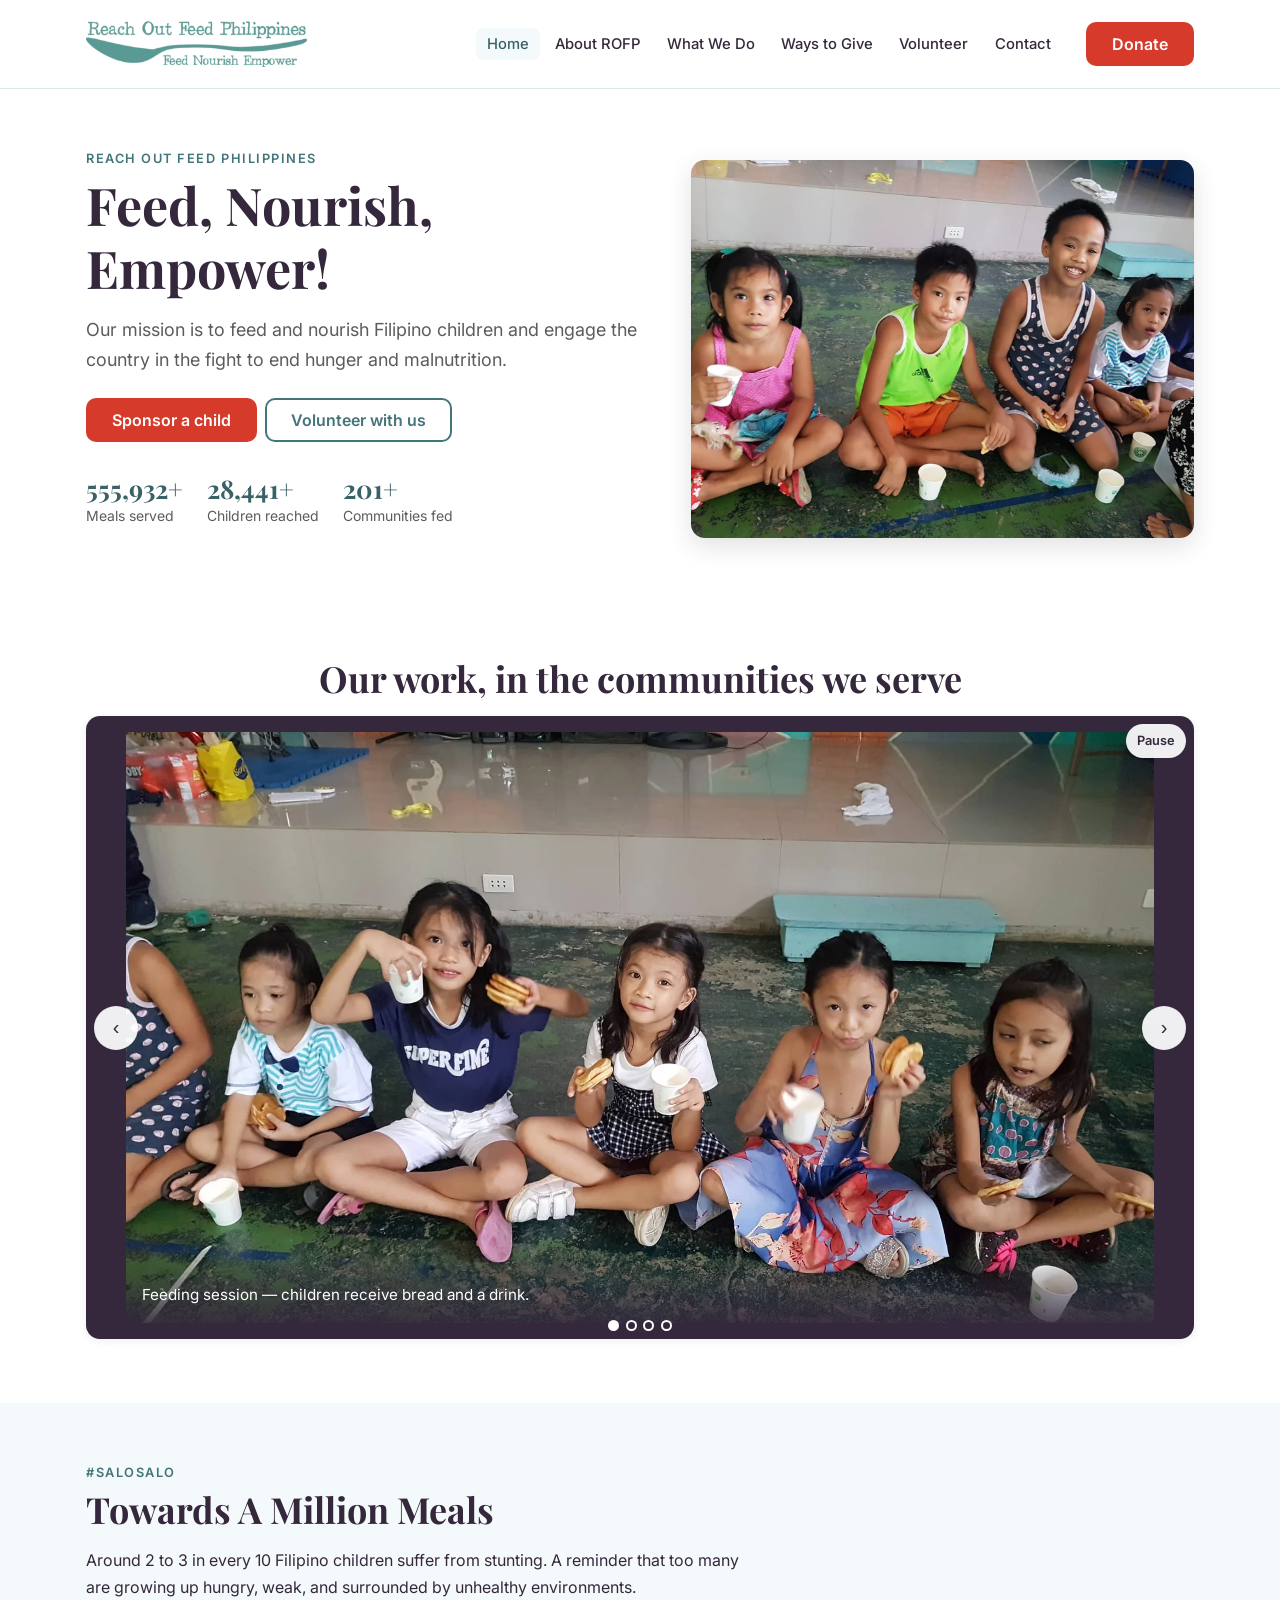
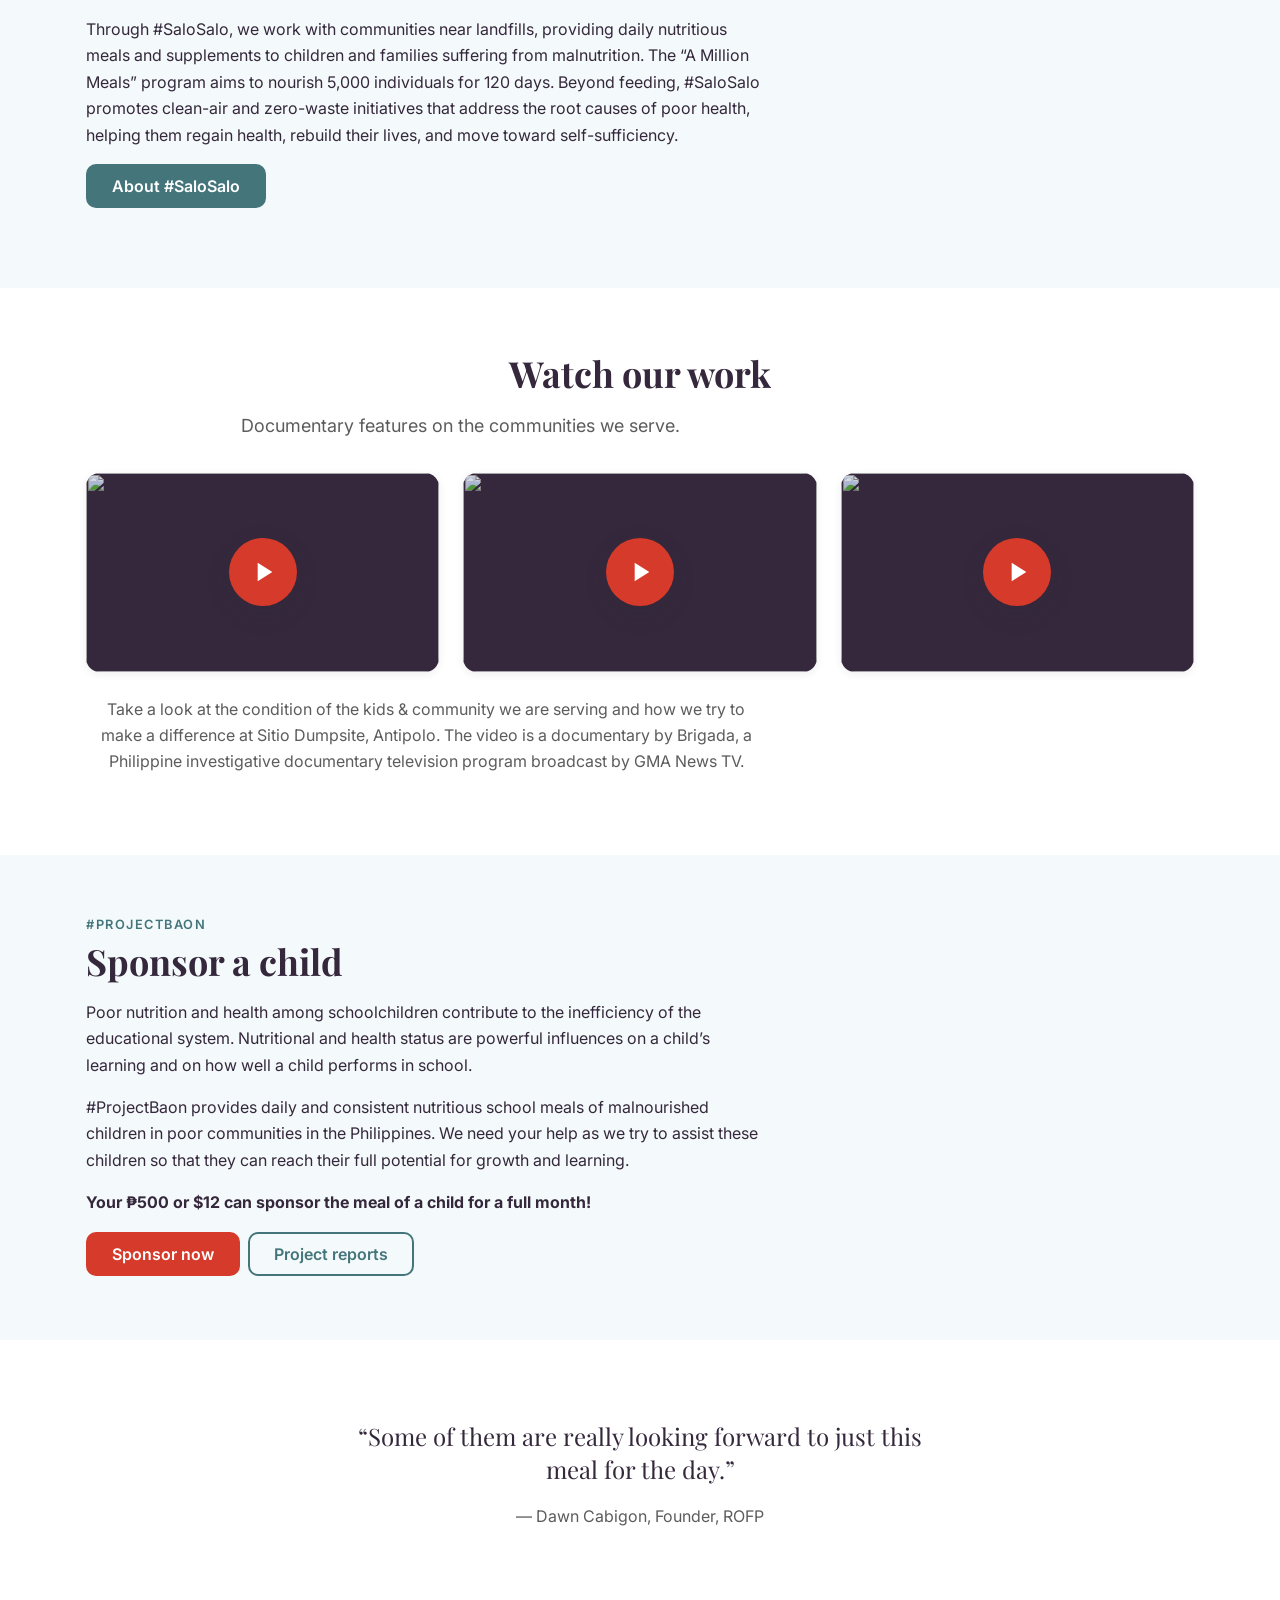
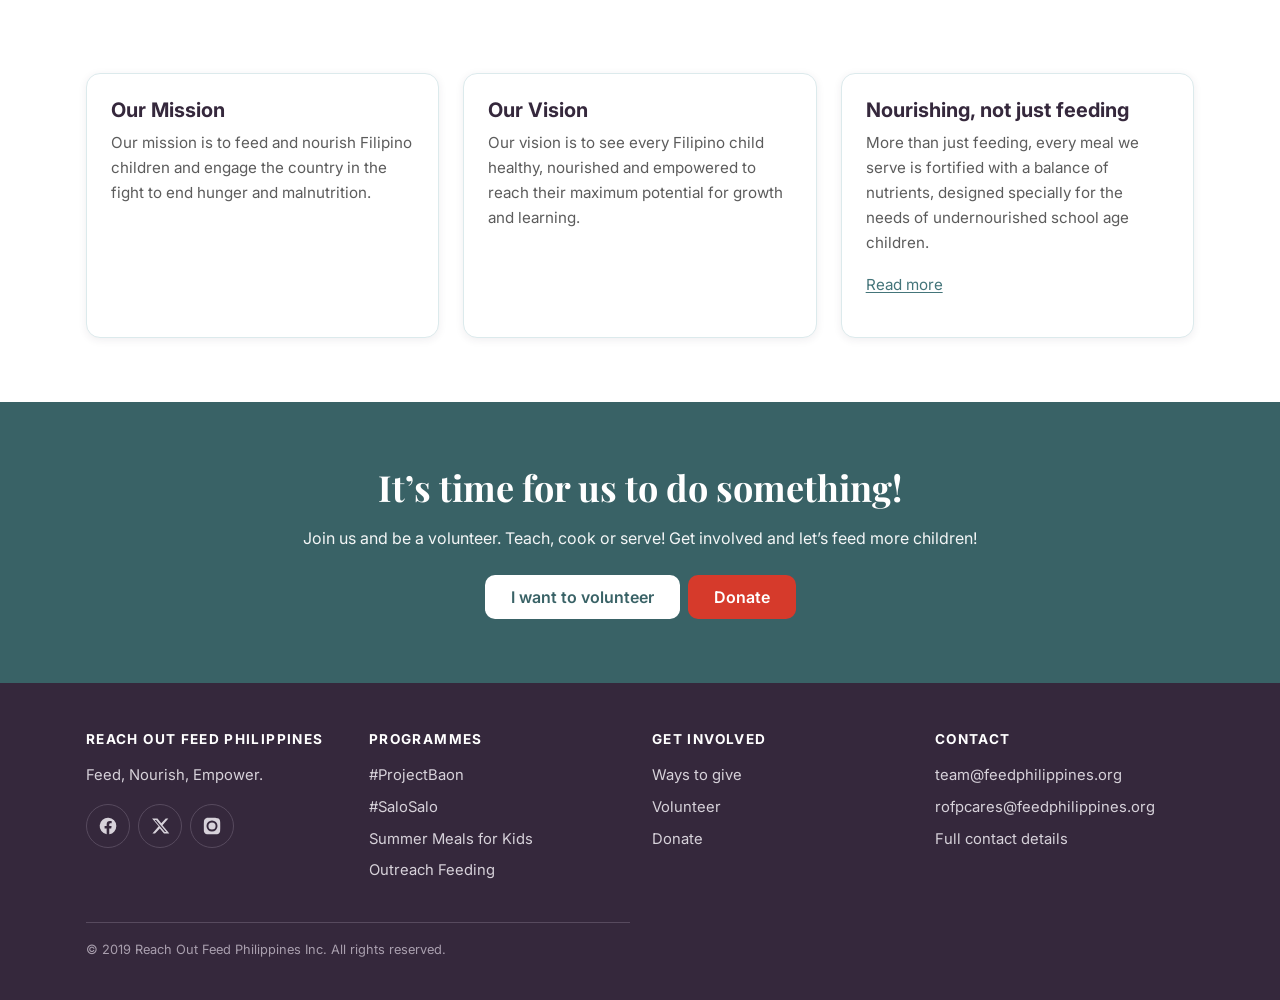
==== index.html @ 6de78c01 "Rebuild feedphilippines.org as a static site Replaces the GoDaddy Website Builder (Weebly) site. Con" ====
<!DOCTYPE html>
<html lang="en">
<head>
<meta charset="utf-8">
<meta name="viewport" content="width=device-width, initial-scale=1">
<title>Reach Out Feed Philippines — Feed, Nourish, Empower</title>
<meta name="description" content="Reach Out Feed Philippines provides daily nutritious meals to malnourished children in poor communities across the Philippines. ₱500 or $12 sponsors a child's meals for a full month.">
<link rel="canonical" href="https://feedphilippines.org/">
<meta property="og:title" content="Reach Out Feed Philippines — Feed, Nourish, Empower">
<meta property="og:description" content="Daily nutritious meals for malnourished Filipino children. Feed, Nourish, Empower.">
<meta property="og:image" content="https://feedphilippines.org/assets/img/856ab6eb4c86679358d13f71f18a71c0.webp">
<meta property="og:type" content="website">
<link rel="stylesheet" href="styles.css">
</head>
<body>
<a class="skip" href="#main">Skip to content</a>

<header class="site-header">
  <nav class="wrap nav" aria-label="Main">
    <a class="brand" href="/">
      <img src="assets/img/94cc6c3611f3007046e8a69c831916ed.webp" alt="Reach Out Feed Philippines" width="341" height="71">
    </a>
    <button class="nav-toggle" aria-expanded="false" aria-controls="nav-links">Menu</button>
    <ul class="nav-links" id="nav-links">
      <li><a href="/" aria-current="page">Home</a></li>
      <li><a href="about.html">About ROFP</a></li>
      <li><a href="what-we-do.html">What We Do</a></li>
      <li><a href="ways-to-give.html">Ways to Give</a></li>
      <li><a href="volunteer.html">Volunteer</a></li>
      <li><a href="contact.html">Contact</a></li>
    </ul>
    <a class="btn btn--give" href="https://www.paypal.com/cgi-bin/webscr?cmd=_s-xclick&amp;hosted_button_id=4DXRZYDAS4MKG" target="_blank" rel="noopener">Donate</a>
  </nav>
</header>

<main id="main">

  <!-- HERO -->
  <section class="wrap hero">
    <div class="hero-grid">
      <div>
        <p class="eyebrow">Reach Out Feed Philippines</p>
        <h1>Feed, Nourish, Empower!</h1>
        <p class="lede">Our mission is to feed and nourish Filipino children and engage the country in the fight to end hunger and malnutrition.</p>
        <div class="cta-row">
          <a class="btn btn--give" href="https://www.paypal.com/cgi-bin/webscr?cmd=_s-xclick&amp;hosted_button_id=4DXRZYDAS4MKG" target="_blank" rel="noopener">Sponsor a child</a>
          <a class="btn btn--ghost" href="volunteer.html">Volunteer with us</a>
        </div>
        <!-- VERIFY with ROFP: number-to-label pairing could not be resolved from the
             source page, which positions these absolutely. Figures are verbatim. -->
        <ul class="hero-stats">
          <li><b>555,932+</b><span>Meals served</span></li>
          <li><b>28,441+</b><span>Children reached</span></li>
          <li><b>201+</b><span>Communities fed</span></li>
        </ul>
      </div>
      <img src="assets/img/856ab6eb4c86679358d13f71f18a71c0.webp"
           alt="Five children sitting cross-legged on a green floor, eating bread rolls and drinking from paper cups at a feeding session."
           width="1920" height="1080" style="border-radius:var(--radius);box-shadow:var(--shadow-lg);aspect-ratio:4/3;object-fit:cover">
      </div>
  </section>

  <!-- SLIDER -->
  <section class="wrap section" aria-labelledby="gallery-h">
    <h2 id="gallery-h" class="center">Our work, in the communities we serve</h2>
    <div class="slider" data-slider data-speed="4" role="region" aria-roledescription="carousel" aria-label="Photographs from ROFP programmes">
      <div class="slider-track">
        <figure class="slide" aria-hidden="false">
          <img src="assets/img/a7791d1ef0f6679ea20e010e9fd93a49.webp" alt="Five girls sitting cross-legged on a green floor during a feeding session, holding bread rolls and paper cups." width="1920" height="1080">
          <figcaption>Feeding session — children receive bread and a drink.</figcaption>
        </figure>
        <figure class="slide" aria-hidden="true">
          <img src="assets/img/569d43cacc6eee7717a66aaa35f71022.webp" alt="Collage: a boy smiling over a green meal tray of rice and viand; a long table of schoolchildren in uniform eating from green containers; three volunteers in green aprons beside stacked meal boxes." width="1920" height="1080" loading="lazy">
          <figcaption>#ProjectBaon — packed school meals, prepared and served by volunteers.</figcaption>
        </figure>
        <figure class="slide" aria-hidden="true">
          <img src="assets/img/3f44d7206fb3f9c493e8cd9333912e3e.webp" alt="Collage of community outreach events: group photographs with children and volunteers, a Christmas gathering, and children eating meals together." width="1920" height="1080" loading="lazy">
          <figcaption>Community outreach across partner communities.</figcaption>
        </figure>
        <figure class="slide" aria-hidden="true">
          <img src="assets/img/8f66624ae9f901bdd765bef1c974f386.webp" alt="Collage of prepared meal trays, children eating at school tables, and volunteers serving, with the Reach Out Feed Philippines logo at centre." width="1920" height="1080" loading="lazy">
          <figcaption>Feed, Nourish, Empower — meals prepared to national nutrition guidelines.</figcaption>
        </figure>
      </div>
      <button class="slider-btn slider-btn--prev" type="button" aria-label="Previous slide">&#8249;</button>
      <button class="slider-btn slider-btn--next" type="button" aria-label="Next slide">&#8250;</button>
      <button class="slider-pause" type="button" aria-pressed="false">Pause</button>
      <div class="slider-dots" role="tablist" aria-label="Choose slide"></div>
    </div>
  </section>

  <!-- SALO-SALO -->
  <section class="section section--tint">
    <div class="wrap">
      <p class="eyebrow">#SaloSalo</p>
      <h2>Towards A Million Meals</h2>
      <p>Around 2 to 3 in every 10 Filipino children suffer from stunting. A reminder that too many are growing up hungry, weak, and surrounded by unhealthy environments.</p>
      <p>Through #SaloSalo, we work with communities near landfills, providing daily nutritious meals and supplements to children and families suffering from malnutrition. The “A Million Meals” program aims to nourish 5,000 individuals for 120 days. Beyond feeding, #SaloSalo promotes clean-air and zero-waste initiatives that address the root causes of poor health, helping them regain health, rebuild their lives, and move toward self-sufficiency.</p>
      <p><a class="btn btn--primary" href="salo-salo.html">About #SaloSalo</a></p>
    </div>
  </section>

  <!-- VIDEOS -->
  <section class="wrap section" aria-labelledby="videos-h">
    <h2 id="videos-h" class="center">Watch our work</h2>
    <p class="center lede">Documentary features on the communities we serve.</p>
    <!-- VERIFY with ROFP: which id is the Brigada documentary and which is the
         Food to Go feature. The source page does not pair them unambiguously. -->
    <div class="grid" style="margin-top:var(--space-4)">
      <button class="video" data-yt="bKw6jxIohUw" data-title="ROFP documentary feature" type="button" aria-label="Play video">
        <img src="https://i.ytimg.com/vi/bKw6jxIohUw/hqdefault.jpg" alt="" width="480" height="360" loading="lazy">
      </button>
      <button class="video" data-yt="GQJK451WSzo" data-title="ROFP documentary feature" type="button" aria-label="Play video">
        <img src="https://i.ytimg.com/vi/GQJK451WSzo/hqdefault.jpg" alt="" width="480" height="360" loading="lazy">
      </button>
      <button class="video" data-yt="rvwLumEozWU" data-title="ROFP documentary feature" type="button" aria-label="Play video">
        <img src="https://i.ytimg.com/vi/rvwLumEozWU/hqdefault.jpg" alt="" width="480" height="360" loading="lazy">
      </button>
    </div>
    <p class="center" style="margin-top:var(--space-3);color:var(--ink-soft)">
      Take a look at the condition of the kids &amp; community we are serving and how we try to make a difference at Sitio Dumpsite, Antipolo. The video is a documentary by Brigada, a Philippine investigative documentary television program broadcast by GMA News TV.
    </p>
  </section>

  <!-- PROJECT BAON -->
  <section class="section section--tint">
    <div class="wrap">
      <p class="eyebrow">#ProjectBaon</p>
      <h2>Sponsor a child</h2>
      <p>Poor nutrition and health among schoolchildren contribute to the inefficiency of the educational system. Nutritional and health status are powerful influences on a child’s learning and on how well a child performs in school.</p>
      <p>#ProjectBaon provides daily and consistent nutritious school meals of malnourished children in poor communities in the Philippines. We need your help as we try to assist these children so that they can reach their full potential for growth and learning.</p>
      <p><strong>Your ₱500 or $12 can sponsor the meal of a child for a full month!</strong></p>
      <div class="cta-row" style="display:flex;gap:var(--space-1);flex-wrap:wrap">
        <a class="btn btn--give" href="https://www.paypal.com/cgi-bin/webscr?cmd=_s-xclick&amp;hosted_button_id=4DXRZYDAS4MKG" target="_blank" rel="noopener">Sponsor now</a>
        <a class="btn btn--ghost" href="what-we-do.html">Project reports</a>
      </div>
    </div>
  </section>

  <!-- QUOTE -->
  <section class="wrap section center">
    <blockquote style="max-width:60ch;margin-inline:auto">
      <p style="font-family:'Playfair Display',serif;font-size:1.5rem;line-height:1.4">“Some of them are really looking forward to just this meal for the day.”</p>
      <footer style="color:var(--ink-soft)">— Dawn Cabigon, Founder, ROFP</footer>
    </blockquote>
  </section>

  <!-- MISSION / VISION -->
  <section class="wrap section">
    <div class="grid">
      <article class="card">
        <h3>Our Mission</h3>
        <p>Our mission is to feed and nourish Filipino children and engage the country in the fight to end hunger and malnutrition.</p>
      </article>
      <article class="card">
        <h3>Our Vision</h3>
        <p>Our vision is to see every Filipino child healthy, nourished and empowered to reach their maximum potential for growth and learning.</p>
      </article>
      <article class="card">
        <h3>Nourishing, not just feeding</h3>
        <p>More than just feeding, every meal we serve is fortified with a balance of nutrients, designed specially for the needs of undernourished school age children.</p>
        <p><a href="what-we-do.html">Read more</a></p>
      </article>
    </div>
  </section>

  <!-- DONATION BAND -->
  <section class="band">
    <div class="wrap center">
      <h2>It’s time for us to do something!</h2>
      <p>Join us and be a volunteer. Teach, cook or serve! Get involved and let’s feed more children!</p>
      <div class="cta-row">
        <a class="btn btn--onDark" href="https://docs.google.com/forms/d/e/1FAIpQLSeGAEW47Q_OMSi8rGEC1PT-LIh34NfLOZkkRm-TcHAPQKzr4A/viewform" target="_blank" rel="noopener">I want to volunteer</a>
        <a class="btn btn--give" href="https://www.paypal.com/cgi-bin/webscr?cmd=_s-xclick&amp;hosted_button_id=4DXRZYDAS4MKG" target="_blank" rel="noopener">Donate</a>
      </div>
    </div>
  </section>

</main>

<footer class="site-footer">
  <div class="wrap">
    <div class="footer-grid">
      <div>
        <h4>Reach Out Feed Philippines</h4>
        <p style="color:#d7d2da">Feed, Nourish, Empower.</p>
        <div class="footer-social">
          <a href="https://www.facebook.com/FeedPhilippines" target="_blank" rel="noopener" aria-label="Facebook">
            <svg viewBox="0 0 24 24" aria-hidden="true"><path d="M22 12a10 10 0 10-11.6 9.9v-7H7.9V12h2.5V9.8c0-2.5 1.5-3.9 3.8-3.9 1.1 0 2.2.2 2.2.2v2.5h-1.3c-1.2 0-1.6.8-1.6 1.6V12h2.8l-.4 2.9h-2.4v7A10 10 0 0022 12z"/></svg>
          </a>
          <a href="https://twitter.com/FeedPhilippines" target="_blank" rel="noopener" aria-label="Twitter">
            <svg viewBox="0 0 24 24" aria-hidden="true"><path d="M18.9 3H22l-7 8 8.2 10h-6.4l-5-6.1L6 21H2.9l7.5-8.6L2.5 3H9l4.5 5.6L18.9 3zm-1.1 16.2h1.7L7.3 4.7H5.5l12.3 14.5z"/></svg>
          </a>
          <a href="https://www.instagram.com/feedphilippines/" target="_blank" rel="noopener" aria-label="Instagram">
            <svg viewBox="0 0 24 24" aria-hidden="true"><path d="M12 2.2c3.2 0 3.6 0 4.9.1 1.2.1 1.8.3 2.2.4.6.2 1 .5 1.4.9.4.4.7.8.9 1.4.2.4.4 1 .4 2.2.1 1.3.1 1.7.1 4.9s0 3.6-.1 4.9c0 1.2-.2 1.8-.4 2.2-.2.6-.5 1-.9 1.4-.4.4-.8.7-1.4.9-.4.2-1 .4-2.2.4-1.3.1-1.7.1-4.9.1s-3.6 0-4.9-.1c-1.2 0-1.8-.2-2.2-.4-.6-.2-1-.5-1.4-.9-.4-.4-.7-.8-.9-1.4-.2-.4-.4-1-.4-2.2C2.2 15.6 2.2 15.2 2.2 12s0-3.6.1-4.9c0-1.2.2-1.8.4-2.2.2-.6.5-1 .9-1.4.4-.4.8-.7 1.4-.9.4-.2 1-.4 2.2-.4C8.4 2.2 8.8 2.2 12 2.2zm0 3.2A6.6 6.6 0 1018.6 12 6.6 6.6 0 0012 5.4zm0 10.9A4.3 4.3 0 1116.3 12 4.3 4.3 0 0112 16.3zm6.9-11.1a1.5 1.5 0 11-1.5-1.5 1.5 1.5 0 011.5 1.5z"/></svg>
          </a>
        </div>
      </div>
      <div>
        <h4>Programmes</h4>
        <ul>
          <li><a href="what-we-do.html">#ProjectBaon</a></li>
          <li><a href="salo-salo.html">#SaloSalo</a></li>
          <li><a href="what-we-do.html">Summer Meals for Kids</a></li>
          <li><a href="what-we-do.html">Outreach Feeding</a></li>
        </ul>
      </div>
      <div>
        <h4>Get involved</h4>
        <ul>
          <li><a href="ways-to-give.html">Ways to give</a></li>
          <li><a href="volunteer.html">Volunteer</a></li>
          <li><a href="https://www.paypal.com/cgi-bin/webscr?cmd=_s-xclick&amp;hosted_button_id=4DXRZYDAS4MKG" target="_blank" rel="noopener">Donate</a></li>
        </ul>
      </div>
      <div>
        <h4>Contact</h4>
        <ul>
          <li><a href="mailto:team@feedphilippines.org">team@feedphilippines.org</a></li>
          <li><a href="mailto:rofpcares@feedphilippines.org">rofpcares@feedphilippines.org</a></li>
          <li><a href="contact.html">Full contact details</a></li>
        </ul>
      </div>
    </div>
    <p class="footer-bottom">© 2019 Reach Out Feed Philippines Inc. All rights reserved.</p>
  </div>
</footer>

<script src="assets/slider.js" defer></script>
</body>
</html>
---- styles.css ----
@import url('https://fonts.googleapis.com/css2?family=Inter:wght@400;500;600;700;800&family=Playfair+Display:wght@600;700&display=swap');

/* ============================================================
   Reach Out Feed Philippines — design tokens
   Brand teal #6fbec6 kept. Darkened to #44757a for anything
   carrying text: #6fbec6 on white is 2.13:1 and fails WCAG AA.
   ============================================================ */
:root {
  --teal-light: #6fbec6;   /* surfaces, borders, accents — never text */
  --teal:       #44757a;   /* interactive: 5.16:1 on white */
  --teal-deep:  #396266;   /* hover: 6.75:1 */
  --ink:        #35283c;   /* body text: 13.81:1 */
  --ink-soft:   #5c5c5c;
  --coral:      #ff5241;   /* large display only: 3.21:1 */
  --coral-deep: #d63a2b;
  --bg:         #ffffff;
  --bg-tint:    #f4fafb;
  --card:       #ffffff;
  --border:     #dceaec;

  --space-1: .5rem;  --space-2: 1rem;  --space-3: 1.5rem;
  --space-4: 2rem;   --space-5: 3rem;  --space-6: 4rem;  --space-7: 6rem;

  --radius:    14px;
  --radius-sm: 10px;
  --shadow:    0 2px 8px rgba(53, 40, 60, .08);
  --shadow-lg: 0 8px 24px rgba(53, 40, 60, .14);
  --wrap: 1140px;
  --ease: 220ms cubic-bezier(.4, 0, .2, 1);
}

*, *::before, *::after { box-sizing: border-box; }

html { scroll-behavior: smooth; }
@media (prefers-reduced-motion: reduce) {
  html { scroll-behavior: auto; }
  *, *::before, *::after { animation-duration: .01ms !important; transition-duration: .01ms !important; }
}

body {
  margin: 0;
  font: 400 1rem/1.65 Inter, system-ui, -apple-system, "Segoe UI", sans-serif;
  color: var(--ink);
  background: var(--bg);
  -webkit-font-smoothing: antialiased;
}

h1, h2, h3, h4 { font-family: "Playfair Display", Georgia, serif; line-height: 1.2; margin: 0 0 var(--space-2); }
h1 { font-size: clamp(2rem, 5vw, 3.25rem); font-weight: 700; }
h2 { font-size: clamp(1.6rem, 3.5vw, 2.25rem); }
h3 { font-size: 1.25rem; font-family: Inter, sans-serif; font-weight: 700; }
p  { margin: 0 0 var(--space-2); max-width: 68ch; }

a { color: var(--teal); text-decoration-thickness: 1px; text-underline-offset: 2px; }
a:hover { color: var(--teal-deep); }

:focus-visible { outline: 3px solid var(--teal); outline-offset: 2px; border-radius: 4px; }

img { max-width: 100%; height: auto; display: block; }

.wrap { max-width: var(--wrap); margin-inline: auto; padding-inline: var(--space-2); }
.section { padding-block: var(--space-6); }
.section--tint { background: var(--bg-tint); }
.center { text-align: center; }
.center p { margin-inline: auto; }
.lede { font-size: 1.125rem; color: var(--ink-soft); }
.eyebrow {
  font: 600 .8rem/1 Inter, sans-serif; letter-spacing: .12em; text-transform: uppercase;
  color: var(--teal); margin-bottom: var(--space-1);
}
.skip {
  position: absolute; left: -9999px; top: 0; background: var(--ink); color: #fff;
  padding: var(--space-1) var(--space-2); z-index: 200;
}
.skip:focus { left: var(--space-2); top: var(--space-2); }

/* ---------- buttons: real buttons, not images with text baked in ---------- */
.btn {
  display: inline-flex; align-items: center; justify-content: center; gap: .5rem;
  min-height: 44px; padding: .75rem 1.5rem;
  font: 600 1rem/1 Inter, sans-serif; text-decoration: none; cursor: pointer;
  border: 2px solid transparent; border-radius: var(--radius-sm);
  transition: background var(--ease), color var(--ease), box-shadow var(--ease), transform var(--ease);
}
.btn--primary { background: var(--teal); color: #fff; }
.btn--primary:hover { background: var(--teal-deep); color: #fff; box-shadow: var(--shadow-lg); transform: translateY(-2px); }
.btn--give { background: var(--coral-deep); color: #fff; }
.btn--give:hover { background: #b62f22; color: #fff; box-shadow: var(--shadow-lg); transform: translateY(-2px); }
.btn--ghost { background: transparent; color: var(--teal); border-color: var(--teal); }
.btn--ghost:hover { background: var(--teal); color: #fff; }
.btn--onDark { background: #fff; color: var(--teal-deep); }
.btn--onDark:hover { background: var(--teal-light); color: var(--ink); }

/* ---------- header ---------- */
.site-header {
  position: sticky; top: 0; z-index: 100;
  background: rgba(255, 255, 255, .95); backdrop-filter: blur(8px);
  border-bottom: 1px solid var(--border);
}
.nav { display: flex; align-items: center; gap: var(--space-2); padding-block: .75rem; }
.brand { display: flex; align-items: center; gap: .6rem; font-weight: 800; color: var(--ink); text-decoration: none; }
.brand img { height: 46px; width: auto; }
.nav-links { display: flex; flex-wrap: wrap; gap: .25rem; margin-left: auto; list-style: none; padding: 0; }
.nav-links a {
  display: block; padding: .55rem .7rem; border-radius: 8px;
  font: 500 .925rem/1 Inter, sans-serif; color: var(--ink); text-decoration: none;
  transition: background var(--ease), color var(--ease);
}
.nav-links a:hover, .nav-links a[aria-current="page"] { background: var(--bg-tint); color: var(--teal-deep); }
.nav .btn { margin-left: .5rem; }
.nav-toggle { display: none; }

@media (max-width: 900px) {
  .nav { flex-wrap: wrap; }
  .nav-toggle {
    display: inline-flex; margin-left: auto; min-height: 44px; min-width: 44px;
    align-items: center; justify-content: center;
    background: none; border: 2px solid var(--border); border-radius: var(--radius-sm);
    font: 600 .9rem/1 Inter, sans-serif; color: var(--ink); cursor: pointer;
  }
  .nav-links { display: none; width: 100%; flex-direction: column; margin: 0; padding-block: var(--space-1); }
  .nav-links.is-open { display: flex; }
  .nav-links a { padding: .8rem .7rem; }
  .nav .btn { margin: var(--space-1) 0 0; width: 100%; }
}

/* ---------- hero ---------- */
.hero { padding-block: var(--space-6) var(--space-5); }
.hero-grid { display: grid; gap: var(--space-4); align-items: center; grid-template-columns: 1fr; }
@media (min-width: 900px) { .hero-grid { grid-template-columns: 1.05fr .95fr; gap: var(--space-5); } }
.hero h1 { margin-bottom: var(--space-2); }
.hero .cta-row { display: flex; flex-wrap: wrap; gap: var(--space-1); margin-top: var(--space-3); }
.hero-stats { display: flex; flex-wrap: wrap; gap: var(--space-3); margin-top: var(--space-4); padding: 0; list-style: none; }
.hero-stats b { display: block; font: 700 1.6rem/1.1 "Playfair Display", serif; color: var(--teal-deep); }
.hero-stats span { font-size: .875rem; color: var(--ink-soft); }

/* ---------- cards ---------- */
.grid { display: grid; gap: var(--space-3); grid-template-columns: repeat(auto-fit, minmax(260px, 1fr)); }
.card {
  background: var(--card); border: 1px solid var(--border); border-radius: var(--radius);
  padding: var(--space-3); box-shadow: var(--shadow);
  transition: transform var(--ease), box-shadow var(--ease);
}
.card:hover { transform: translateY(-4px); box-shadow: var(--shadow-lg); }
.card h3 { margin-bottom: .5rem; }
.card p { font-size: .95rem; color: var(--ink-soft); margin-bottom: var(--space-2); }
.card > a.btn { margin-top: auto; }
.card--media { padding: 0; overflow: hidden; display: flex; flex-direction: column; }
.card--media img { aspect-ratio: 4 / 3; object-fit: cover; width: 100%; }
.card--media .card-body { padding: var(--space-3); display: flex; flex-direction: column; flex: 1; }

/* ---------- team ---------- */
.team-grid { display: grid; gap: var(--space-3); grid-template-columns: repeat(auto-fit, minmax(180px, 1fr)); }
.person { text-align: center; }
.person img { aspect-ratio: 1; object-fit: cover; border-radius: 50%; margin: 0 auto var(--space-1); max-width: 168px; }
.person b { display: block; }
.person span { font-size: .875rem; color: var(--ink-soft); }

/* ---------- slider: one pattern, reused. No library. ---------- */
.slider { position: relative; border-radius: var(--radius); overflow: hidden; background: var(--ink); box-shadow: var(--shadow); }
.slider-track { position: relative; aspect-ratio: 16 / 9; }
.slide {
  position: absolute; inset: 0; opacity: 0; transition: opacity 600ms ease;
}
.slide[aria-hidden="false"] { opacity: 1; }
.slide img { width: 100%; height: 100%; object-fit: cover; }
.slide figcaption {
  position: absolute; inset-inline: 0; bottom: 0; margin: 0;
  padding: var(--space-3) var(--space-2) var(--space-2);
  background: linear-gradient(transparent, rgba(53, 40, 60, .85));
  color: #fff; font-size: .95rem;
}
.slider-btn {
  position: absolute; top: 50%; transform: translateY(-50%);
  min-width: 44px; min-height: 44px; display: grid; place-items: center;
  background: rgba(255, 255, 255, .92); color: var(--ink);
  border: none; border-radius: 50%; cursor: pointer; font-size: 1.25rem;
  transition: background var(--ease);
}
.slider-btn:hover { background: #fff; }
.slider-btn--prev { left: var(--space-1); }
.slider-btn--next { right: var(--space-1); }
.slider-dots { position: absolute; inset-inline: 0; bottom: var(--space-1); display: flex; justify-content: center; gap: .4rem; }
.slider-dots button {
  width: 11px; height: 11px; padding: 0; border-radius: 50%; cursor: pointer;
  border: 2px solid #fff; background: transparent;
}
.slider-dots button[aria-selected="true"] { background: #fff; }
.slider-pause {
  position: absolute; top: var(--space-1); right: var(--space-1);
  min-height: 34px; padding: 0 .7rem; border: none; border-radius: 999px;
  background: rgba(255, 255, 255, .92); color: var(--ink);
  font: 600 .8rem/1 Inter, sans-serif; cursor: pointer;
}

/* ---------- youtube facade: no iframe until clicked ---------- */
.video {
  position: relative; display: block; border: none; padding: 0; width: 100%;
  aspect-ratio: 16 / 9; border-radius: var(--radius); overflow: hidden;
  background: var(--ink); cursor: pointer; box-shadow: var(--shadow);
}
.video img { width: 100%; height: 100%; object-fit: cover; opacity: .82; transition: opacity var(--ease); }
.video:hover img { opacity: 1; }
.video::after {
  content: ""; position: absolute; inset: 0; margin: auto;
  width: 68px; height: 68px; border-radius: 50%;
  background: var(--coral-deep) url("data:image/svg+xml,%3Csvg xmlns='http://www.w3.org/2000/svg' viewBox='0 0 24 24' fill='white'%3E%3Cpath d='M8 5v14l11-7z'/%3E%3C/svg%3E") center/32px no-repeat;
  box-shadow: var(--shadow-lg);
}
.video iframe { width: 100%; height: 100%; border: 0; }
.video.is-playing::after { display: none; }

/* ---------- donation band ---------- */
.band { background: var(--teal-deep); color: #fff; padding-block: var(--space-6); }
.band h2, .band p { color: #fff; }
.band p { opacity: .94; }
.band .cta-row { display: flex; flex-wrap: wrap; gap: var(--space-1); justify-content: center; margin-top: var(--space-3); }
.band--light { background: var(--teal-light); color: var(--ink); }
.band--light h2, .band--light p { color: var(--ink); }

/* ---------- gallery ---------- */
.gallery { display: grid; gap: var(--space-1); grid-template-columns: repeat(auto-fill, minmax(170px, 1fr)); }
.gallery img { aspect-ratio: 1; object-fit: cover; border-radius: var(--radius-sm); }

/* ---------- contact ---------- */
.contact-grid { display: grid; gap: var(--space-4); grid-template-columns: 1fr; }
@media (min-width: 800px) { .contact-grid { grid-template-columns: 1fr 1fr; } }
.contact-list { list-style: none; margin: 0; padding: 0; }
.contact-list li { padding-block: var(--space-1); border-bottom: 1px solid var(--border); }
.contact-list b { display: block; font-size: .8rem; letter-spacing: .08em; text-transform: uppercase; color: var(--teal); }

/* ---------- footer ---------- */
.site-footer { background: var(--ink); color: #d7d2da; padding-block: var(--space-5) var(--space-3); font-size: .925rem; }
.footer-grid { display: grid; gap: var(--space-3); grid-template-columns: repeat(auto-fit, minmax(190px, 1fr)); }
.site-footer h4 { font-family: Inter, sans-serif; font-size: .85rem; letter-spacing: .1em; text-transform: uppercase; color: #fff; }
.site-footer ul { list-style: none; margin: 0; padding: 0; }
.site-footer li { margin-bottom: .45rem; }
.site-footer a { color: #d7d2da; text-decoration: none; }
.site-footer a:hover { color: var(--teal-light); text-decoration: underline; }
.footer-social { display: flex; gap: .5rem; margin-top: var(--space-1); }
.footer-social a {
  display: grid; place-items: center; min-width: 44px; min-height: 44px;
  border: 1px solid #574a5e; border-radius: 50%;
}
.footer-social a:hover { background: var(--teal-deep); border-color: var(--teal-deep); }
.footer-social svg { width: 20px; height: 20px; fill: currentColor; }
.footer-bottom {
  margin-top: var(--space-4); padding-top: var(--space-2);
  border-top: 1px solid #574a5e; font-size: .8rem; color: #a99fae;
}
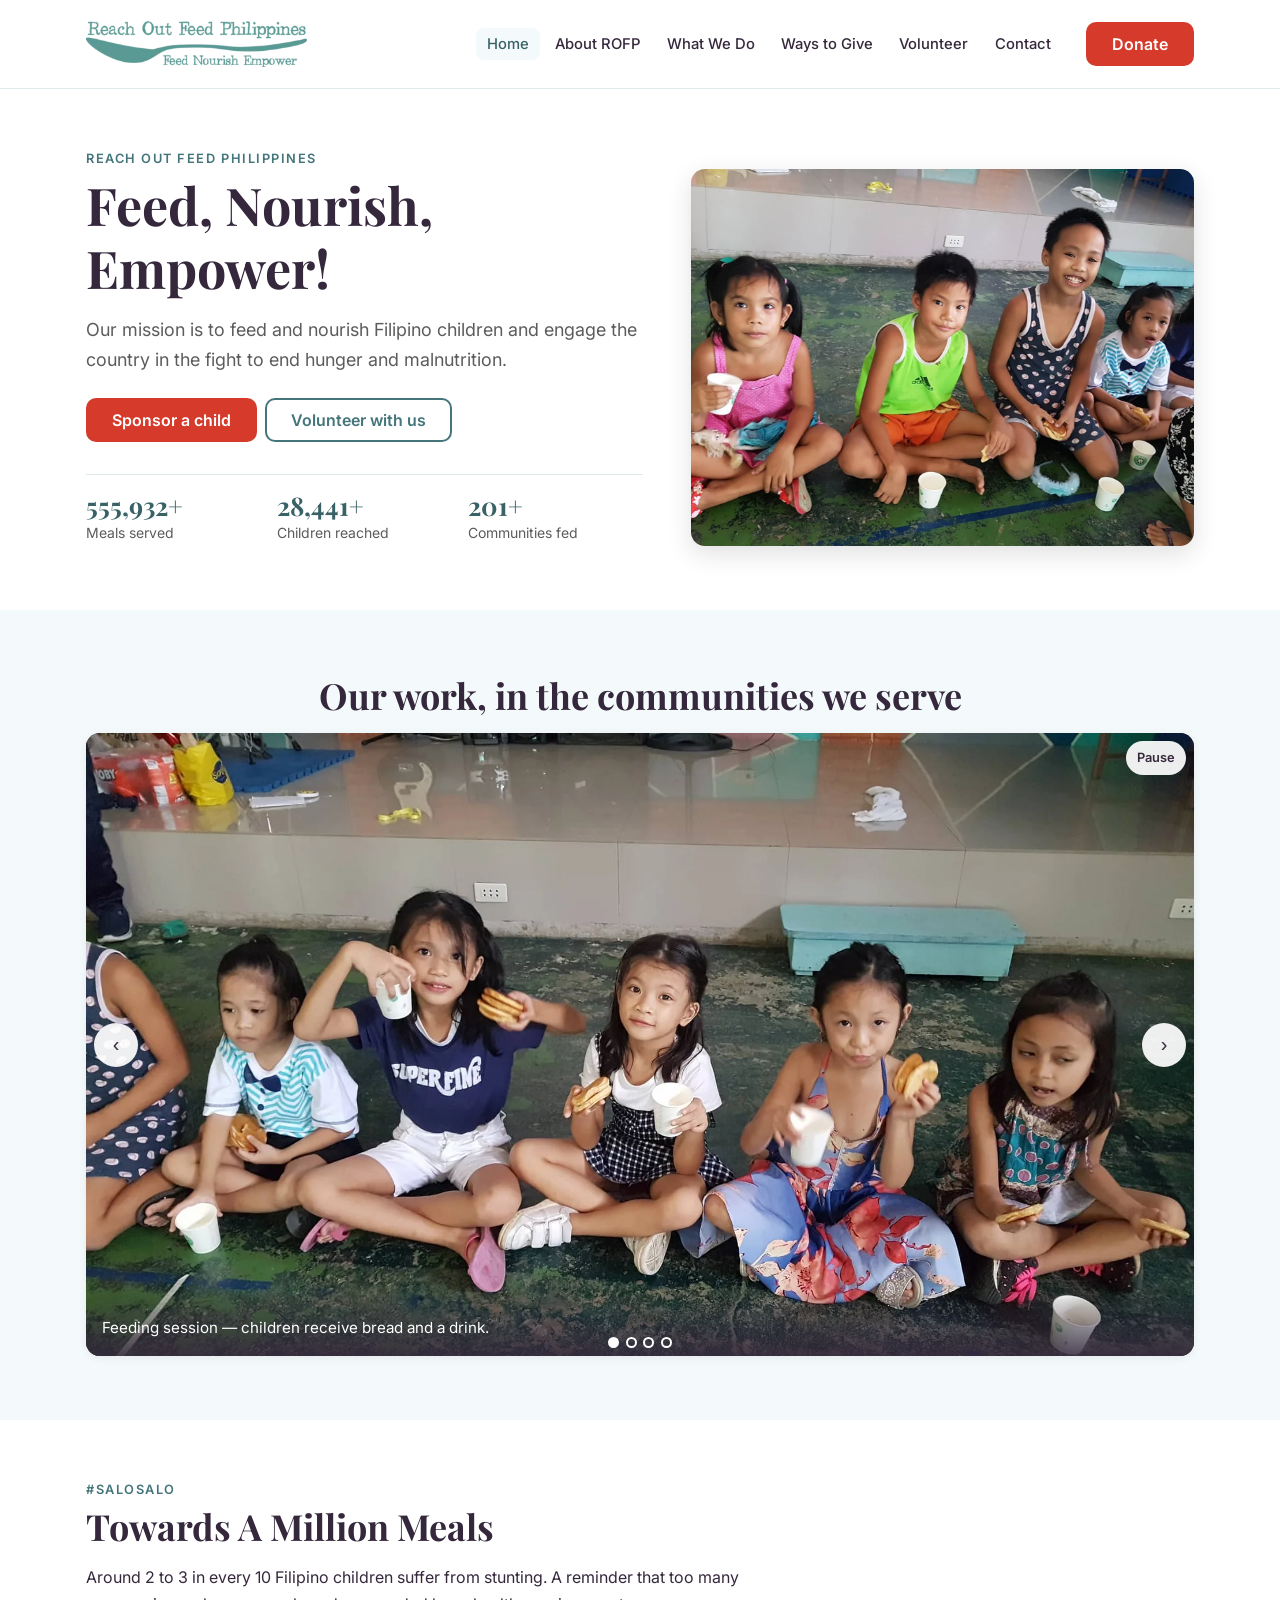
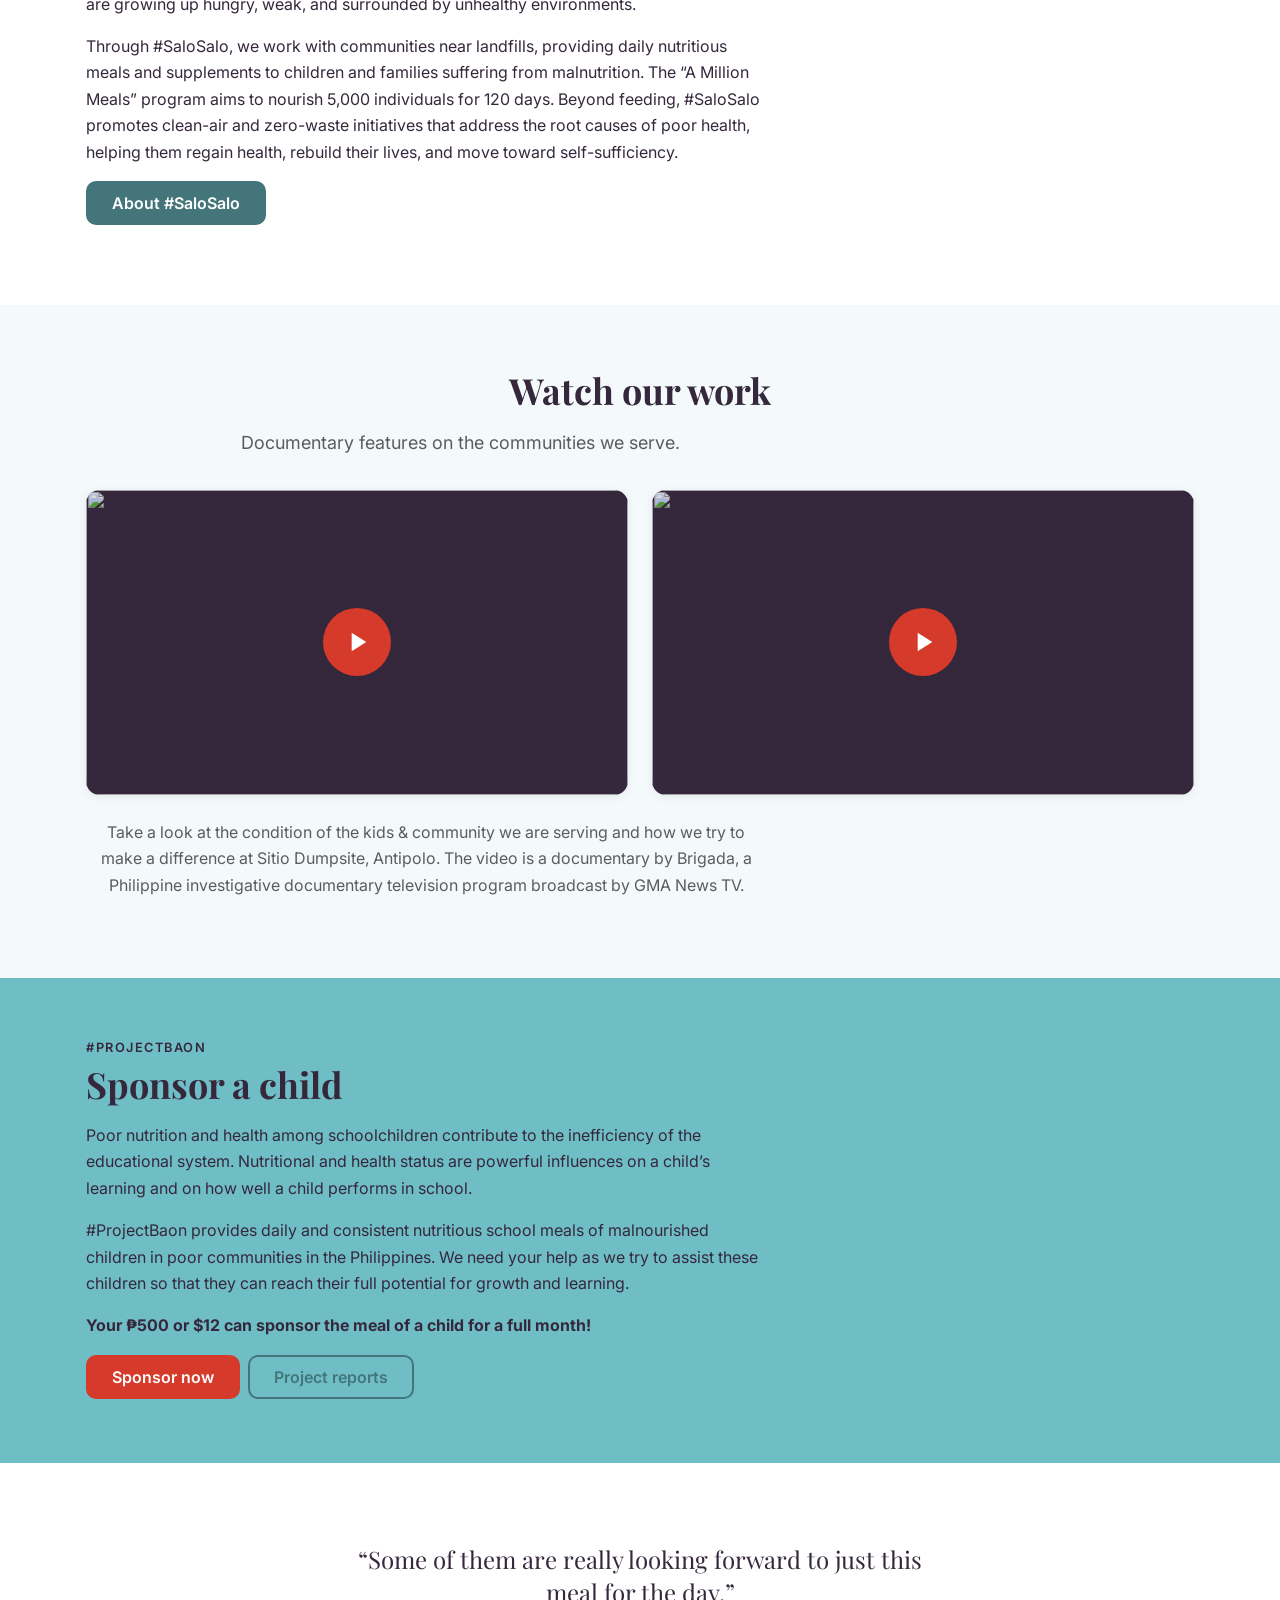
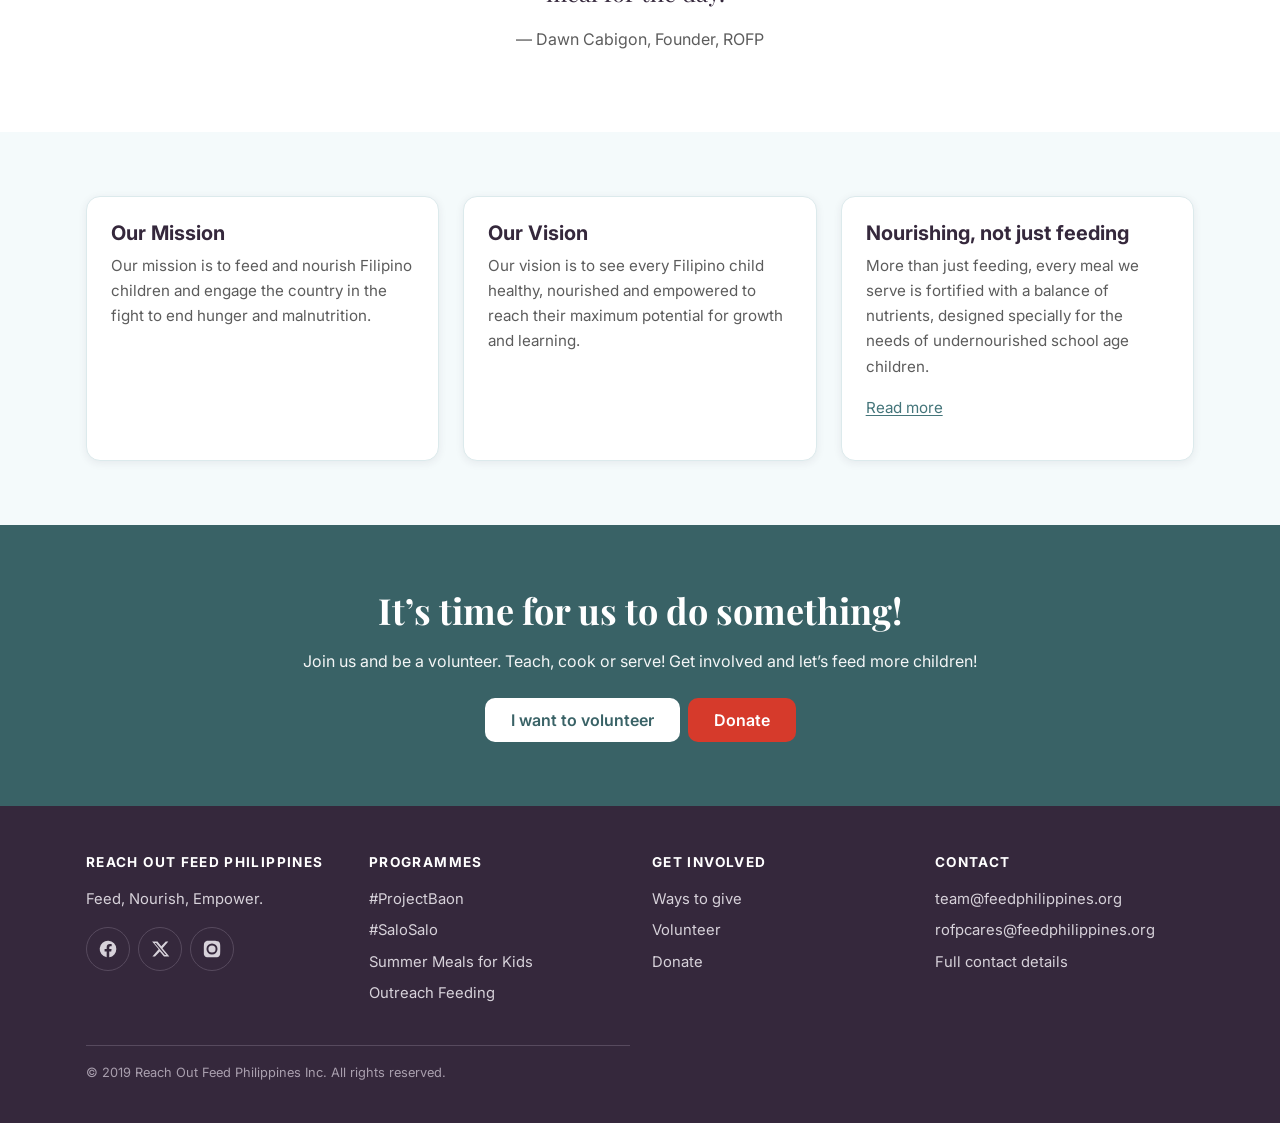
==== commit c7ea6fc7: "Fix mobile: duplicate video, inset slides, white run - bKw6jxIohUw and GQJK451WSzo are both the Brig" ====
--- a/index.html
+++ b/index.html
@@ -61,7 +61,7 @@
   </section>
 
   <!-- SLIDER -->
-  <section class="wrap section" aria-labelledby="gallery-h">
+  <section class="section section--tint" aria-labelledby="gallery-h"><div class="wrap">
     <h2 id="gallery-h" class="center">Our work, in the communities we serve</h2>
     <div class="slider" data-slider data-speed="4" role="region" aria-roledescription="carousel" aria-label="Photographs from ROFP programmes">
       <div class="slider-track">
@@ -87,10 +87,11 @@
       <button class="slider-pause" type="button" aria-pressed="false">Pause</button>
       <div class="slider-dots" role="tablist" aria-label="Choose slide"></div>
     </div>
+    </div>
   </section>
 
   <!-- SALO-SALO -->
-  <section class="section section--tint">
+  <section class="section">
     <div class="wrap">
       <p class="eyebrow">#SaloSalo</p>
       <h2>Towards A Million Meals</h2>
@@ -101,7 +102,7 @@
   </section>
 
   <!-- VIDEOS -->
-  <section class="wrap section" aria-labelledby="videos-h">
+  <section class="section section--tint" aria-labelledby="videos-h"><div class="wrap">
     <h2 id="videos-h" class="center">Watch our work</h2>
     <p class="center lede">Documentary features on the communities we serve.</p>
     <!-- VERIFY with ROFP: which id is the Brigada documentary and which is the
@@ -110,9 +111,6 @@
       <button class="video" data-yt="bKw6jxIohUw" data-title="ROFP documentary feature" type="button" aria-label="Play video">
         <img src="https://i.ytimg.com/vi/bKw6jxIohUw/hqdefault.jpg" alt="" width="480" height="360" loading="lazy">
       </button>
-      <button class="video" data-yt="GQJK451WSzo" data-title="ROFP documentary feature" type="button" aria-label="Play video">
-        <img src="https://i.ytimg.com/vi/GQJK451WSzo/hqdefault.jpg" alt="" width="480" height="360" loading="lazy">
-      </button>
       <button class="video" data-yt="rvwLumEozWU" data-title="ROFP documentary feature" type="button" aria-label="Play video">
         <img src="https://i.ytimg.com/vi/rvwLumEozWU/hqdefault.jpg" alt="" width="480" height="360" loading="lazy">
       </button>
@@ -120,10 +118,11 @@
     <p class="center" style="margin-top:var(--space-3);color:var(--ink-soft)">
       Take a look at the condition of the kids &amp; community we are serving and how we try to make a difference at Sitio Dumpsite, Antipolo. The video is a documentary by Brigada, a Philippine investigative documentary television program broadcast by GMA News TV.
     </p>
+    </div>
   </section>
 
   <!-- PROJECT BAON -->
-  <section class="section section--tint">
+  <section class="section band--light">
     <div class="wrap">
       <p class="eyebrow">#ProjectBaon</p>
       <h2>Sponsor a child</h2>
@@ -146,8 +145,8 @@
   </section>
 
   <!-- MISSION / VISION -->
-  <section class="wrap section">
-    <div class="grid">
+  <section class="section section--tint">
+    <div class="wrap"><div class="grid">
       <article class="card">
         <h3>Our Mission</h3>
         <p>Our mission is to feed and nourish Filipino children and engage the country in the fight to end hunger and malnutrition.</p>
@@ -161,7 +160,7 @@
         <p>More than just feeding, every meal we serve is fortified with a balance of nutrients, designed specially for the needs of undernourished school age children.</p>
         <p><a href="what-we-do.html">Read more</a></p>
       </article>
-    </div>
+    </div></div>
   </section>
 
   <!-- DONATION BAND -->
--- a/styles.css
+++ b/styles.css
@@ -37,6 +37,8 @@
   *, *::before, *::after { animation-duration: .01ms !important; transition-duration: .01ms !important; }
 }
 
+figure { margin: 0; }   /* browser default 1em 40px was insetting slides */
+
 body {
   margin: 0;
   font: 400 1rem/1.65 Inter, system-ui, -apple-system, "Segoe UI", sans-serif;
@@ -130,7 +132,12 @@
 @media (min-width: 900px) { .hero-grid { grid-template-columns: 1.05fr .95fr; gap: var(--space-5); } }
 .hero h1 { margin-bottom: var(--space-2); }
 .hero .cta-row { display: flex; flex-wrap: wrap; gap: var(--space-1); margin-top: var(--space-3); }
-.hero-stats { display: flex; flex-wrap: wrap; gap: var(--space-3); margin-top: var(--space-4); padding: 0; list-style: none; }
+.hero-stats {
+  display: grid; grid-template-columns: repeat(3, 1fr); gap: var(--space-2);
+  margin-top: var(--space-4); padding: var(--space-2) 0 0; list-style: none;
+  border-top: 1px solid var(--border);
+}
+@media (max-width: 420px) { .hero-stats b { font-size: 1.3rem; } }
 .hero-stats b { display: block; font: 700 1.6rem/1.1 "Playfair Display", serif; color: var(--teal-deep); }
 .hero-stats span { font-size: .875rem; color: var(--ink-soft); }
 
